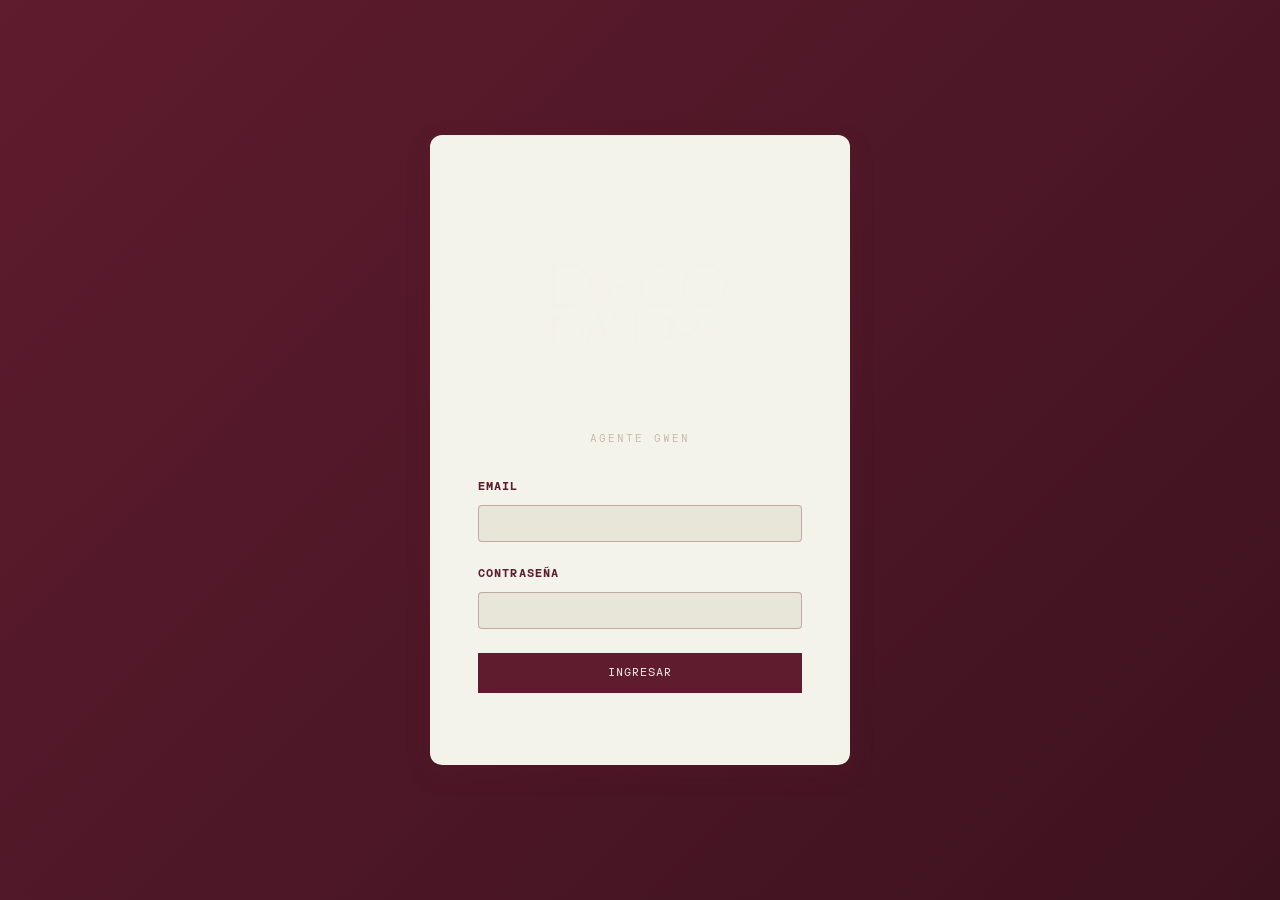
==== public/index.html @ 77132271 "Fix: usar logo crema en sidebar (fondo oscuro)" ====
<!DOCTYPE html>
<html lang="es">
<head>
    <meta charset="UTF-8">
    <meta name="viewport" content="width=device-width, initial-scale=1.0, maximum-scale=1.0, minimum-scale=1.0, user-scalable=no">
    <title>Agente Gwen | Dieco Mancipe</title>
    <link rel="preconnect" href="https://fonts.googleapis.com">
    <link rel="preconnect" href="https://fonts.gstatic.com" crossorigin>
    <link href="https://fonts.googleapis.com/css2?family=Cormorant+Garamond:ital,wght@0,300;0,400;0,500;1,400&family=Space+Mono:wght@300;400;700&display=swap" rel="stylesheet">
    <link rel="stylesheet" href="styles.css">
</head>
<body>
    <!-- Login Screen -->
    <div id="login-screen" class="login-screen">
        <div class="login-container">
            <div class="login-header">
                <img src="img/logo-crema.png" alt="Dieco Mancipe" class="logo-img logo-crema">
                <div class="subtitle">Agente Gwen</div>
            </div>
            <form id="login-form" class="login-form">
                <div class="form-group">
                    <label for="email">Email</label>
                    <input type="email" id="email" required autocomplete="email">
                </div>
                <div class="form-group">
                    <label for="password">Contraseña</label>
                    <input type="password" id="password" required autocomplete="current-password">
                </div>
                <button type="submit" class="btn-primary">Ingresar</button>
                <p id="login-error" class="error-message"></p>
            </form>
        </div>
    </div>

    <!-- Main App -->
    <div id="app" class="app hidden">
        <!-- Botón menú hamburguesa (mobile) -->
        <button class="menu-toggle" id="menu-toggle" aria-label="Menú">☰</button>

        <!-- Overlay para cuando el sidebar está abierto -->
        <div class="sidebar-overlay" id="sidebar-overlay"></div>

        <!-- Sidebar -->
        <aside class="sidebar">
            <div class="sidebar-header">
                <img src="img/logo-crema.png" alt="Dieco Mancipe" class="logo-img">
                <div class="subtitle">Base de datos — Agwen</div>
            </div>

            <nav class="nav-menu">
                <button class="nav-item active" data-section="dashboard">
                    <span class="icon">📊</span> Dashboard
                </button>
                <button class="nav-item" data-section="clientes">
                    <span class="icon">👥</span> Clientes
                </button>
                <button class="nav-item" data-section="ingresos">
                    <span class="icon">💰</span> Registrar Ingreso
                </button>
                <button class="nav-item" data-section="gastos">
                    <span class="icon">💸</span> Registrar Gasto
                </button>
                <button class="nav-item" data-section="gestionar">
                    <span class="icon">🗑️</span> Gestionar Registros
                </button>
                <button class="nav-item" data-section="proyectos">
                    <span class="icon">📁</span> Proyectos
                </button>
                <button class="nav-item" data-section="deudas">
                    <span class="icon">💳</span> Deudas
                </button>
                <button class="nav-item" data-section="sesiones">
                    <span class="icon">📅</span> Sesiones
                </button>
                <button class="nav-item" data-section="resumen">
                    <span class="icon">📋</span> Resumen Mensual
                </button>
                <button class="nav-item" data-section="reportes">
                    <span class="icon">📈</span> Reportes
                </button>
            </nav>

            <div class="sidebar-balance">
                <div class="balance-label">Balance Actual</div>
                <div class="balance-value" id="sidebar-balance">$0</div>
                <div class="balance-detail">
                    <span id="sidebar-ingresos">Ingresos: $0</span><br>
                    <span id="sidebar-gastos">Gastos: $0</span>
                </div>
            </div>

            <div class="sidebar-footer">
                Sistema Financiero Dieco Mancipe<br>
                <span id="current-datetime"></span>
            </div>

            <a href="catalogo.html" target="_blank" class="btn-catalogo">
                <span class="icon">🎨</span> Ver Catálogo Público
            </a>

            <button id="logout-btn" class="btn-logout">Cerrar Sesión</button>
        </aside>

        <!-- Main Content -->
        <main class="main-content">
            <!-- Dashboard Section -->
            <section id="section-dashboard" class="section active">
                <div class="section-header">
                    <div class="section-tag">Vista General</div>
                    <h1>Dashboard Financiero</h1>
                </div>

                <div class="metrics-grid">
                    <div class="metric-card">
                        <div class="metric-label">Total Ingresos</div>
                        <div class="metric-value" id="dash-total-ingresos">$0</div>
                    </div>
                    <div class="metric-card">
                        <div class="metric-label">Total Gastos</div>
                        <div class="metric-value" id="dash-total-gastos">$0</div>
                    </div>
                    <div class="metric-card">
                        <div class="metric-label">Balance</div>
                        <div class="metric-value" id="dash-balance">$0</div>
                        <div class="metric-delta" id="dash-delta"></div>
                    </div>
                </div>

                <div class="content-grid">
                    <div class="card chart-card">
                        <h3>📊 Gastos por Categoría</h3>
                        <div id="gastos-categorias-chart"></div>
                    </div>
                    <div class="card">
                        <h3>Detalle</h3>
                        <table id="gastos-categorias-table" class="data-table"></table>
                    </div>
                </div>

                <div class="card">
                    <h3>📋 Últimos Movimientos</h3>
                    <div class="movimientos-grid">
                        <div class="movimientos-col">
                            <h4>💰 Ingresos Recientes</h4>
                            <div id="ultimos-ingresos"></div>
                        </div>
                        <div class="movimientos-col">
                            <h4>💸 Gastos Recientes</h4>
                            <div id="ultimos-gastos"></div>
                        </div>
                    </div>
                </div>
            </section>

            <!-- Clientes Section -->
            <section id="section-clientes" class="section">
                <div class="section-header">
                    <div class="section-tag">Gestión</div>
                    <h1>Clientes</h1>
                </div>

                <div class="content-grid">
                    <!-- Formulario Nuevo Cliente -->
                    <div class="card">
                        <h3>➕ Nuevo Cliente</h3>
                        <form id="form-cliente" class="form-card">
                            <div class="form-group">
                                <label for="cliente-nombre">Nombre *</label>
                                <input type="text" id="cliente-nombre" required placeholder="Ej: Juan Pérez">
                            </div>
                            <div class="form-group">
                                <label for="cliente-email">Email</label>
                                <input type="email" id="cliente-email" placeholder="juan@email.com">
                            </div>
                            <div class="form-group">
                                <label for="cliente-telefono">Teléfono</label>
                                <input type="tel" id="cliente-telefono" placeholder="+57 300 123 4567">
                            </div>
                            <button type="submit" class="btn-primary">Guardar Cliente</button>
                            <p id="cliente-success" class="success-message"></p>
                        </form>
                    </div>

                    <!-- Lista de Clientes -->
                    <div class="card">
                        <h3>📋 Clientes Registrados</h3>
                        <div id="lista-clientes"></div>
                    </div>
                </div>
            </section>

            <!-- Ingresos Section -->
            <section id="section-ingresos" class="section">
                <div class="section-header">
                    <div class="section-tag">Nuevo Registro</div>
                    <h1>Registrar Ingreso</h1>
                </div>

                <form id="form-ingreso" class="form-card">
                    <div class="form-row">
                        <div class="form-group">
                            <label for="ingreso-cliente">Cliente</label>
                            <select id="ingreso-cliente" required>
                                <option value="">Seleccionar cliente...</option>
                            </select>
                            <button type="button" id="btn-nuevo-cliente-ingreso" class="btn-link">+ Nuevo cliente</button>
                        </div>
                        <div class="form-group" id="nuevo-cliente-ingreso-group" style="display:none;">
                            <label for="nuevo-cliente-ingreso">Nombre del nuevo cliente</label>
                            <input type="text" id="nuevo-cliente-ingreso">
                        </div>
                    </div>

                    <div class="form-row">
                        <div class="form-group">
                            <label for="ingreso-proyecto">Proyecto (opcional)</label>
                            <select id="ingreso-proyecto">
                                <option value="">Sin proyecto específico</option>
                            </select>
                        </div>
                    </div>

                    <div class="form-row">
                        <div class="form-group">
                            <label for="ingreso-monto">Monto (COP)</label>
                            <input type="number" id="ingreso-monto" min="0" step="0.01" required>
                        </div>
                        <div class="form-group">
                            <label for="ingreso-fecha">Fecha</label>
                            <input type="date" id="ingreso-fecha" required>
                        </div>
                    </div>

                    <div class="form-row">
                        <div class="form-group">
                            <label for="ingreso-metodo">Método de pago</label>
                            <select id="ingreso-metodo" required>
                                <option value="Transferencia">Transferencia</option>
                                <option value="Efectivo">Efectivo</option>
                                <option value="Nequi">Nequi</option>
                                <option value="Daviplata">Daviplata</option>
                                <option value="Tarjeta">Tarjeta</option>
                                <option value="Otro">Otro</option>
                            </select>
                        </div>
                        <div class="form-group">
                            <label for="ingreso-referencia">Referencia/Recibo</label>
                            <input type="text" id="ingreso-referencia">
                        </div>
                    </div>

                    <div class="form-group">
                        <label for="ingreso-notas">Notas adicionales</label>
                        <textarea id="ingreso-notas" rows="3"></textarea>
                    </div>

                    <button type="submit" class="btn-primary btn-full">Registrar Ingreso</button>
                    <div id="ingreso-success" class="success-message"></div>
                </form>
            </section>

            <!-- Gastos Section -->
            <section id="section-gastos" class="section">
                <div class="section-header">
                    <div class="section-tag">Nuevo Registro</div>
                    <h1>Registrar Gasto</h1>
                </div>

                <form id="form-gasto" class="form-card">
                    <div class="form-row">
                        <div class="form-group">
                            <label for="gasto-monto">Monto (COP)</label>
                            <input type="number" id="gasto-monto" min="0" step="0.01" required>
                        </div>
                        <div class="form-group">
                            <label for="gasto-fecha">Fecha</label>
                            <input type="date" id="gasto-fecha" required>
                        </div>
                    </div>

                    <div class="form-group">
                        <label for="gasto-descripcion">Descripción del gasto</label>
                        <textarea id="gasto-descripcion" rows="3" required></textarea>
                        <div id="gasto-ia-sugerencia" class="ia-suggestion"></div>
                    </div>

                    <div class="form-row">
                        <div class="form-group">
                            <label for="gasto-categoria">Categoría</label>
                            <select id="gasto-categoria" required>
                                <option value="Equipamiento">Equipamiento</option>
                                <option value="Servicios">Servicios</option>
                                <option value="Impuestos">Impuestos</option>
                                <option value="Comida">Comida</option>
                                <option value="Transporte">Transporte</option>
                                <option value="Ocio">Ocio</option>
                                <option value="Imprevistos">Imprevistos</option>
                                <option value="Salud">Salud</option>
                                <option value="Casa">Casa</option>
                                <option value="Educacion">Educación</option>
                                <option value="Software">Software</option>
                                <option value="Estudio">Estudio</option>
                                <option value="Marketing">Marketing</option>
                                <option value="Viajes">Viajes</option>
                            </select>
                        </div>
                        <div class="form-group">
                            <label for="gasto-proveedor">Proveedor</label>
                            <input type="text" id="gasto-proveedor">
                        </div>
                    </div>

                    <div class="form-row">
                        <div class="form-group">
                            <label for="gasto-metodo">Método de pago</label>
                            <select id="gasto-metodo" required>
                                <option value="Transferencia">Transferencia</option>
                                <option value="Efectivo">Efectivo</option>
                                <option value="Nequi">Nequi</option>
                                <option value="Daviplata">Daviplata</option>
                                <option value="Tarjeta">Tarjeta</option>
                                <option value="Otro">Otro</option>
                            </select>
                        </div>
                        <div class="form-group">
                            <label for="gasto-referencia">Referencia/Recibo</label>
                            <input type="text" id="gasto-referencia">
                        </div>
                    </div>

                    <button type="submit" class="btn-primary btn-full">Registrar Gasto</button>
                    <div id="gasto-success" class="success-message"></div>
                </form>
            </section>

            <!-- Gestionar Section -->
            <section id="section-gestionar" class="section">
                <div class="section-header">
                    <div class="section-tag">Administración</div>
                    <h1>Gestionar Registros</h1>
                </div>

                <div class="tabs">
                    <button class="tab-btn active" data-tab="tab-ingresos">Ingresos</button>
                    <button class="tab-btn" data-tab="tab-gastos">Gastos</button>
                </div>

                <div id="tab-ingresos" class="tab-content active">
                    <h3>💰 Ingresos Registrados</h3>

                    <!-- Filtros y búsqueda -->
                    <div class="filtros-container" style="display:flex;gap:0.75rem;margin-bottom:1rem;flex-wrap:wrap;">
                        <div style="flex:1;min-width:150px;">
                            <input type="text" id="buscador-ingresos" placeholder="🔍 Buscar por cliente o proyecto..."
                                style="width:100%;padding:0.5rem;border:1px solid rgba(94,28,46,0.3);border-radius:4px;font-size:0.85rem;">
                        </div>
                        <div>
                            <select id="orden-ingresos" onchange="cambiarOrdenIngresos(this.value)"
                                style="padding:0.5rem;border:1px solid rgba(94,28,46,0.3);border-radius:4px;font-size:0.85rem;">
                                <option value="reciente">Más reciente primero</option>
                                <option value="antigua">Más antiguo primero</option>
                            </select>
                        </div>
                    </div>

                    <div id="lista-ingresos"></div>
                </div>

                <div id="tab-gastos" class="tab-content">
                    <h3>💸 Gastos Registrados</h3>

                    <!-- Filtros y búsqueda -->
                    <div class="filtros-container" style="display:flex;gap:0.75rem;margin-bottom:1rem;flex-wrap:wrap;">
                        <div style="flex:1;min-width:150px;">
                            <input type="text" id="buscador-gastos" placeholder="🔍 Buscar por descripción o proveedor..."
                                style="width:100%;padding:0.5rem;border:1px solid rgba(94,28,46,0.3);border-radius:4px;font-size:0.85rem;">
                        </div>
                        <div>
                            <select id="orden-gastos" onchange="cambiarOrdenGastos(this.value)"
                                style="padding:0.5rem;border:1px solid rgba(94,28,46,0.3);border-radius:4px;font-size:0.85rem;">
                                <option value="reciente">Más reciente primero</option>
                                <option value="antigua">Más antiguo primero</option>
                            </select>
                        </div>
                    </div>

                    <div id="lista-gastos"></div>
                </div>
            </section>

            <!-- Proyectos Section -->
            <section id="section-proyectos" class="section">
                <div class="section-header">
                    <div class="section-tag">Gestión de Proyectos</div>
                    <h1>Proyectos</h1>
                </div>

                <div class="card">
                    <h3>📋 Estado de Proyectos</h3>
                    <table id="proyectos-table" class="data-table full-width"></table>
                </div>

                <div class="metrics-grid" style="margin-top: 1rem;">
                    <div class="metric-card">
                        <div class="metric-label">Pagados</div>
                        <div class="metric-value" id="proy-pagados">0</div>
                    </div>
                    <div class="metric-card">
                        <div class="metric-label">Parciales</div>
                        <div class="metric-value" id="proy-parciales">0</div>
                    </div>
                    <div class="metric-card">
                        <div class="metric-label">Pendientes</div>
                        <div class="metric-value" id="proy-pendientes">0</div>
                    </div>
                </div>

                <div class="card" style="margin-top: 2rem;">
                    <h3>➕ Nuevo Proyecto</h3>
                    <form id="form-proyecto" class="form-card">
                        <div class="form-row">
                            <div class="form-group">
                                <label for="proyecto-cliente">Cliente</label>
                                <select id="proyecto-cliente" required>
                                    <option value="">Seleccionar cliente...</option>
                                </select>
                            </div>
                        </div>

                        <div class="form-row">
                            <div class="form-group">
                                <label for="proyecto-nombre">Nombre del proyecto</label>
                                <input type="text" id="proyecto-nombre" required>
                            </div>
                        </div>

                        <div class="form-row">
                            <div class="form-group">
                                <label for="proyecto-precio">Precio total (COP)</label>
                                <input type="number" id="proyecto-precio" min="0" step="0.01" required>
                            </div>
                            <div class="form-group">
                                <label for="proyecto-cuota">Valor de cuota (COP, opcional)</label>
                                <input type="number" id="proyecto-cuota" min="0" step="0.01">
                            </div>
                        </div>

                        <div class="form-row">
                            <div class="form-group">
                                <label for="proyecto-estatus">Estatus (opcional)</label>
                                <select id="proyecto-estatus">
                                    <option value="">-- Seleccionar estatus --</option>
                                    <option value="Grabación">Grabación</option>
                                    <option value="Producción">Producción</option>
                                    <option value="Mezcla">Mezcla</option>
                                    <option value="Master">Master</option>
                                    <option value="RELEASE">RELEASE</option>
                                    <option value="custom">-- Estatus personalizado --</option>
                                </select>
                            </div>
                            <div class="form-group" id="proyecto-estatus-custom-group" style="display:none;">
                                <label for="proyecto-estatus-custom">Escribí el estatus</label>
                                <input type="text" id="proyecto-estatus-custom" placeholder="Ej: En revisión">
                            </div>
                        </div>

                        <button type="submit" class="btn-primary btn-full">Crear Proyecto</button>
                        <div id="proyecto-success" class="success-message"></div>
                    </form>
                </div>
            </section>

            <!-- Deudas Section -->
            <section id="section-deudas" class="section">
                <div class="section-header">
                    <div class="section-tag">Gestión de Deudas</div>
                    <h1>Deudas</h1>
                </div>

                <div id="lista-deudas"></div>

                <div class="card" style="margin-top: 2rem;">
                    <h3>➕ Nueva Deuda</h3>
                    <form id="form-deuda" class="form-card">
                        <div class="form-row">
                            <div class="form-group">
                                <label for="deuda-persona">Persona/Entidad</label>
                                <input type="text" id="deuda-persona" required>
                            </div>
                            <div class="form-group">
                                <label for="deuda-monto">Monto total (COP)</label>
                                <input type="number" id="deuda-monto" min="0" step="0.01" required>
                            </div>
                        </div>

                        <div class="form-group">
                            <label for="deuda-descripcion">Descripción</label>
                            <textarea id="deuda-descripcion" rows="3"></textarea>
                        </div>

                        <div class="form-group">
                            <label for="deuda-vencimiento">Fecha de vencimiento (opcional)</label>
                            <input type="date" id="deuda-vencimiento">
                        </div>

                        <button type="submit" class="btn-primary btn-full">Crear Deuda</button>
                        <div id="deuda-success" class="success-message"></div>
                    </form>
                </div>
            </section>

            <!-- Sesiones Section -->
            <section id="section-sesiones" class="section">
                <div class="section-header">
                    <div class="section-tag">Control de Sesiones</div>
                    <h1>Sesiones</h1>
                </div>

                <div class="card">
                    <h3>📋 Sesiones Recientes</h3>

                    <!-- Filtros y búsqueda -->
                    <div class="filtros-container" style="display:flex;gap:0.75rem;margin-bottom:1rem;flex-wrap:wrap;">
                        <div style="flex:1;min-width:150px;">
                            <input type="text" id="buscador-sesiones" placeholder="🔍 Buscar por cliente..."
                                style="width:100%;padding:0.5rem;border:1px solid rgba(94,28,46,0.3);border-radius:4px;font-size:0.85rem;">
                        </div>
                        <div>
                            <select id="orden-sesiones" onchange="cambiarOrdenSesiones(this.value)"
                                style="padding:0.5rem;border:1px solid rgba(94,28,46,0.3);border-radius:4px;font-size:0.85rem;">
                                <option value="reciente">Más reciente primero</option>
                                <option value="antigua">Más antiguo primero</option>
                            </select>
                        </div>
                    </div>

                    <table id="sesiones-table" class="data-table full-width"></table>
                </div>

                <div class="card" style="margin-top: 2rem;">
                    <h3>➕ Nueva Sesión</h3>
                    <form id="form-sesion" class="form-card">
                        <div class="form-row">
                            <div class="form-group">
                                <label for="sesion-cliente">Cliente</label>
                                <select id="sesion-cliente" required>
                                    <option value="">Seleccionar cliente...</option>
                                </select>
                            </div>
                        </div>

                        <div class="form-row">
                            <div class="form-group">
                                <label for="sesion-proyecto">Proyecto (opcional)</label>
                                <select id="sesion-proyecto">
                                    <option value="">Sin proyecto específico</option>
                                </select>
                            </div>
                            <div class="form-group">
                                <label for="sesion-fecha">Fecha</label>
                                <input type="date" id="sesion-fecha" required>
                            </div>
                        </div>

                        <div class="form-group">
                            <label for="sesion-objetivo">Objetivo de la sesión</label>
                            <textarea id="sesion-objetivo" rows="3"></textarea>
                        </div>

                        <div class="form-group">
                            <label for="sesion-estado">Estado</label>
                            <select id="sesion-estado" required>
                                <option value="Programada">Programada</option>
                                <option value="Completada">Completada</option>
                                <option value="Cancelada">Cancelada</option>
                            </select>
                        </div>

                        <div class="form-group">
                            <label for="sesion-comentarios">Comentarios</label>
                            <textarea id="sesion-comentarios" rows="2"></textarea>
                        </div>

                        <button type="submit" class="btn-primary btn-full">Crear Sesión</button>
                        <div id="sesion-success" class="success-message"></div>
                    </form>
                </div>
            </section>

            <!-- Resumen Mensual Section -->
            <section id="section-resumen" class="section">
                <div class="section-header">
                    <div class="section-tag">Análisis Mensual</div>
                    <h1>Resumen Mensual</h1>
                </div>

                <!-- Navegación entre meses -->
                <div class="card" style="margin-bottom: 1.5rem;">
                    <div style="display:flex;justify-content:space-between;align-items:center;gap:1rem;flex-wrap:wrap;">
                        <button onclick="cambiarMes(-1)" class="btn-secondary" style="padding:0.5rem 1rem;">◄ Anterior</button>
                        <h2 id="resumen-mes-titulo" style="font-family:'Cormorant Garamond',serif;font-size:1.5rem;margin:0;"></h2>
                        <button onclick="cambiarMes(1)" class="btn-secondary" style="padding:0.5rem 1rem;">Siguiente ►</button>
                    </div>
                </div>

                <!-- Cards de totales -->
                <div class="metrics-grid">
                    <div class="metric-card">
                        <div class="metric-label">Ingresos del Mes</div>
                        <div class="metric-value" id="resumen-ingresos" style="color:var(--color-primary)">$0</div>
                    </div>
                    <div class="metric-card">
                        <div class="metric-label">Gastos del Mes</div>
                        <div class="metric-value" id="resumen-gastos" style="color:var(--color-taupe)">$0</div>
                    </div>
                    <div class="metric-card">
                        <div class="metric-label">Balance</div>
                        <div class="metric-value" id="resumen-balance">$0</div>
                    </div>
                </div>

                <!-- Detalle de ingresos -->
                <div class="card" style="margin-top: 1.5rem;">
                    <h3>💰 Ingresos del Mes</h3>
                    <div id="resumen-ingresos-lista"></div>
                </div>

                <!-- Detalle de gastos -->
                <div class="card" style="margin-top: 1.5rem;">
                    <h3>💸 Gastos del Mes</h3>
                    <div id="resumen-gastos-lista"></div>
                </div>
            </section>

            <!-- Reportes Section -->
            <section id="section-reportes" class="section">
                <div class="section-header">
                    <div class="section-tag">Análisis y Reportes</div>
                    <h1>Reportes</h1>
                </div>

                <div class="card">
                    <h3>💰 Balance por Proyecto</h3>
                    <table id="reporte-proyectos-table" class="data-table full-width"></table>
                </div>

                <div class="card" style="margin-top: 2rem;">
                    <h3>📊 Flujo de Caja Mensual</h3>
                    <div id="flujo-caja-chart"></div>
                    <details style="margin-top: 1rem;">
                        <summary>Ver datos detallados</summary>
                        <table id="flujo-caja-table" class="data-table full-width"></table>
                    </details>
                </div>
            </section>
        </main>
    </div>

    <!-- Modal Nuevo Cliente -->
    <div id="modal-cliente" class="modal hidden">
        <div class="modal-content">
            <h3>Nuevo Cliente</h3>
            <div class="form-group">
                <label for="modal-cliente-nombre">Nombre</label>
                <input type="text" id="modal-cliente-nombre" required>
            </div>
            <div class="form-actions">
                <button type="button" id="modal-cliente-cancel" class="btn-secondary">Cancelar</button>
                <button type="button" id="modal-cliente-save" class="btn-primary">Guardar</button>
            </div>
        </div>
    </div>

    <script src="pdf-generator.js?v=20260506"></script>
    <script type="module" src="app.js?v=20260506"></script>
</body>
</html>
---- public/styles.css ----
/* Agente Gwen - Identidad Visual Dieco Mancipe */

/* ===== FUENTES OFICIALES ===== */
@font-face {
    font-family: 'GT Alpina Fine';
    src: url('fonts/GT-Alpina-Fine-Standard-Regular-Trial.otf') format('opentype');
    font-weight: 400;
    font-style: normal;
    font-display: swap;
}

@font-face {
    font-family: 'GT Alpina Fine';
    src: url('fonts/GT-Alpina-Fine-Standard-Bold-Trial.otf') format('opentype');
    font-weight: 700;
    font-style: normal;
    font-display: swap;
}

@font-face {
    font-family: 'Ufficio Mono';
    src: url('fonts/UfficioMono-300.otf') format('opentype');
    font-weight: 300;
    font-style: normal;
    font-display: swap;
}

@font-face {
    font-family: 'Ufficio Mono';
    src: url('fonts/UfficioMono-400.otf') format('opentype');
    font-weight: 400;
    font-style: normal;
    font-display: swap;
}

@font-face {
    font-family: 'Ufficio Mono';
    src: url('fonts/UfficioMono-500.otf') format('opentype');
    font-weight: 500;
    font-style: normal;
    font-display: swap;
}

@font-face {
    font-family: 'Ufficio Mono';
    src: url('fonts/UfficioMono-600.otf') format('opentype');
    font-weight: 600;
    font-style: normal;
    font-display: swap;
}

@font-face {
    font-family: 'Ufficio Mono';
    src: url('fonts/UfficioMono-700.otf') format('opentype');
    font-weight: 700;
    font-style: normal;
    font-display: swap;
}

:root {
    --color-primary: #5e1c2e;      /* Burgundy */
    --color-cream: #f4f3e9;        /* Cream background */
    --color-taupe: #c5b8aa;        /* Taupe accent */
    --color-yellow: #f9f7dc;       /* Yellow sections */
    --color-cream-dark: #e8e6d9;   /* Cream más oscuro */
    --color-cream-darker: #d4d0c5;

    --font-titles: 'GT Alpina Fine', 'Cormorant Garamond', Georgia, serif;
    --font-body: 'Ufficio Mono', 'Space Mono', monospace;

    --shadow-sm: 0 1px 3px rgba(94, 28, 46, 0.1);
    --shadow-md: 0 4px 12px rgba(94, 28, 46, 0.15);
    --shadow-lg: 0 8px 24px rgba(94, 28, 46, 0.2);

    --radius-sm: 4px;
    --radius-md: 8px;
    --radius-lg: 12px;
}

/* ===== RESET & BASE ===== */
* {
    margin: 0;
    padding: 0;
    box-sizing: border-box;
}

body {
    font-family: var(--font-body);
    background-color: var(--color-cream);
    color: var(--color-primary);
    line-height: 1.6;
    min-height: 100vh;
}

.hidden {
    display: none !important;
}

/* ===== LOGIN SCREEN ===== */
.login-screen {
    display: flex;
    align-items: center;
    justify-content: center;
    min-height: 100vh;
    background: linear-gradient(135deg, var(--color-primary) 0%, #3d121f 100%);
}

.login-container {
    background: var(--color-cream);
    padding: 3rem;
    border-radius: var(--radius-lg);
    box-shadow: var(--shadow-lg);
    width: 100%;
    max-width: 420px;
}

.login-header {
    text-align: center;
    margin-bottom: 2rem;
}

.logo {
    font-family: var(--font-titles);
    font-size: 2rem;
    font-style: italic;
    color: var(--color-primary);
}

.logo .light {
    font-weight: 300;
}

/* Logo imagen oficial */
.logo-img {
    max-width: 280px;
    height: auto;
    display: block;
    margin: 0 auto;
}

.logo-crema {
    max-width: 240px;
}

.subtitle {
    font-size: 0.65rem;
    letter-spacing: 0.2em;
    text-transform: uppercase;
    color: var(--color-taupe);
    margin-top: 0.5rem;
}

.login-form {
    display: flex;
    flex-direction: column;
    gap: 1.5rem;
}

.form-group {
    display: flex;
    flex-direction: column;
    gap: 0.5rem;
}

.form-group label {
    font-size: 0.7rem;
    letter-spacing: 0.1em;
    text-transform: uppercase;
    color: var(--color-primary);
    font-weight: 700;
}

.form-group input,
.form-group select,
.form-group textarea {
    font-family: var(--font-body);
    padding: 0.75rem 1rem;
    border: 1px solid rgba(94, 28, 46, 0.3);
    border-radius: var(--radius-sm);
    background-color: var(--color-cream-dark);
    color: var(--color-primary);
    font-size: 0.9rem;
    transition: all 0.2s;
}

.form-group input:focus,
.form-group select:focus,
.form-group textarea:focus {
    outline: none;
    border-color: var(--color-primary);
    background-color: rgba(232, 230, 217, 0.8);
}

.form-group textarea {
    resize: vertical;
    min-height: 80px;
}

.btn-primary {
    font-family: var(--font-body);
    font-size: 0.75rem;
    letter-spacing: 0.1em;
    text-transform: uppercase;
    padding: 0.875rem 2rem;
    border: 1px solid var(--color-primary);
    border-radius: 0;
    background-color: var(--color-primary);
    color: var(--color-cream);
    cursor: pointer;
    transition: all 0.3s;
}

.btn-primary:hover {
    background-color: transparent;
    color: var(--color-primary);
}

.btn-primary.btn-full {
    width: 100%;
}

.btn-secondary {
    font-family: var(--font-body);
    font-size: 0.75rem;
    letter-spacing: 0.1em;
    text-transform: uppercase;
    padding: 0.75rem 1.5rem;
    border: 1px solid var(--color-taupe);
    border-radius: 0;
    background-color: transparent;
    color: var(--color-primary);
    cursor: pointer;
    transition: all 0.3s;
}

.btn-secondary:hover {
    border-color: var(--color-primary);
}

.btn-link {
    font-family: var(--font-body);
    font-size: 0.65rem;
    color: var(--color-taupe);
    background: none;
    border: none;
    cursor: pointer;
    text-decoration: underline;
    padding: 0.25rem 0;
}

.btn-link:hover {
    color: var(--color-primary);
}

.error-message {
    color: #c41e3a;
    font-size: 0.75rem;
    text-align: center;
}

.success-message {
    color: #2d6a4f;
    font-size: 0.75rem;
    text-align: center;
    padding: 0.5rem;
    background: rgba(45, 106, 79, 0.1);
    border-radius: var(--radius-sm);
}

/* ===== APP LAYOUT ===== */
.app {
    display: flex;
    min-height: 100vh;
}

/* ===== SIDEBAR ===== */
.sidebar {
    width: 280px;
    background: var(--color-primary);
    color: var(--color-cream);
    display: flex;
    flex-direction: column;
    padding: 1.5rem;
    position: fixed;
    height: 100vh;
    overflow-y: auto;
}

.sidebar-header {
    text-align: center;
    margin-bottom: 2rem;
}

.sidebar-header .logo-img {
    max-width: 200px;
    height: auto;
    margin: 0 auto 0.75rem;
}

.sidebar-header .logo {
    color: var(--color-cream);
}

.sidebar-header .subtitle {
    color: var(--color-taupe);
    opacity: 0.8;
}

.nav-menu {
    display: flex;
    flex-direction: column;
    gap: 0.25rem;
    margin-bottom: auto;
}

.nav-item {
    font-family: var(--font-body);
    font-size: 0.75rem;
    letter-spacing: 0.05em;
    padding: 0.875rem 1rem;
    border: none;
    background: transparent;
    color: var(--color-cream);
    text-align: left;
    cursor: pointer;
    border-radius: var(--radius-sm);
    transition: all 0.2s;
    display: flex;
    align-items: center;
    gap: 0.75rem;
}

.nav-item:hover {
    background: rgba(255, 255, 255, 0.1);
}

.nav-item.active {
    background: rgba(255, 255, 255, 0.15);
    color: var(--color-yellow);
}

.nav-item .icon {
    font-size: 1rem;
}

.sidebar-balance {
    background: rgba(255, 255, 255, 0.1);
    padding: 1rem;
    border-radius: var(--radius-md);
    margin-bottom: 1rem;
}

.balance-label {
    font-size: 0.65rem;
    letter-spacing: 0.15em;
    text-transform: uppercase;
    opacity: 0.8;
    margin-bottom: 0.5rem;
}

.balance-value {
    font-family: var(--font-titles);
    font-size: 1.8rem;
    font-style: italic;
    color: var(--color-yellow);
}

.balance-detail {
    font-size: 0.7rem;
    opacity: 0.6;
    margin-top: 0.5rem;
    line-height: 1.4;
}

.sidebar-footer {
    font-size: 0.65rem;
    opacity: 0.5;
    text-align: center;
    padding: 1rem 0;
    border-top: 1px solid rgba(255, 255, 255, 0.1);
}

.btn-logout {
    font-family: var(--font-body);
    font-size: 0.65rem;
    letter-spacing: 0.1em;
    text-transform: uppercase;
    padding: 0.75rem;
    border: 1px solid rgba(255, 255, 255, 0.3);
    background: transparent;
    color: var(--color-cream);
    cursor: pointer;
    border-radius: var(--radius-sm);
    transition: all 0.2s;
    margin-top: 0.5rem;
}

.btn-logout:hover {
    border-color: var(--color-yellow);
    color: var(--color-yellow);
}

.btn-catalogo {
    display: block;
    font-family: var(--font-body);
    font-size: 0.65rem;
    letter-spacing: 0.1em;
    text-transform: uppercase;
    padding: 0.75rem;
    border: 1px solid rgba(255, 255, 255, 0.3);
    background: rgba(249, 247, 220, 0.1);
    color: var(--color-cream);
    text-decoration: none;
    text-align: center;
    border-radius: var(--radius-sm);
    transition: all 0.2s;
    margin-top: 0.5rem;
}

.btn-catalogo:hover {
    border-color: var(--color-yellow);
    background: rgba(249, 247, 220, 0.2);
    color: var(--color-yellow);
}

/* ===== MAIN CONTENT ===== */
.main-content {
    flex: 1;
    margin-left: 280px;
    padding: 2rem 3rem;
    min-height: 100vh;
}

.section {
    display: none;
}

.section.active {
    display: block;
}

.section-header {
    text-align: center;
    margin-bottom: 2rem;
}

.section-tag {
    font-size: 0.7rem;
    letter-spacing: 0.3em;
    text-transform: uppercase;
    opacity: 0.6;
    margin-bottom: 0.5rem;
}

.section-header h1 {
    font-family: var(--font-titles);
    font-size: 2.5rem;
    font-style: italic;
    font-weight: 400;
}

/* ===== CARDS ===== */
.card {
    background: rgba(249, 247, 220, 0.3);
    border: 1px solid rgba(94, 28, 46, 0.1);
    border-radius: var(--radius-md);
    padding: 1.5rem;
    margin-bottom: 1.5rem;
}

.card h3 {
    font-family: var(--font-titles);
    font-size: 1.5rem;
    margin-bottom: 1rem;
}

.form-card {
    background: rgba(249, 247, 220, 0.2);
    border: 1px solid rgba(94, 28, 46, 0.15);
    border-radius: var(--radius-md);
    padding: 2rem;
}

/* ===== METRICS ===== */
.metrics-grid {
    display: grid;
    grid-template-columns: repeat(3, 1fr);
    gap: 1.5rem;
    margin-bottom: 2rem;
}

.metric-card {
    background: rgba(94, 28, 46, 0.05);
    padding: 1.5rem;
    border-radius: var(--radius-md);
    border: 1px solid rgba(94, 28, 46, 0.1);
}

.metric-label {
    font-size: 0.7rem;
    letter-spacing: 0.1em;
    text-transform: uppercase;
    margin-bottom: 0.5rem;
}

.metric-value {
    font-family: var(--font-titles);
    font-size: 2rem;
    font-style: italic;
}

.metric-delta {
    font-size: 0.75rem;
    margin-top: 0.5rem;
}

.metric-delta.positive {
    color: #2d6a4f;
}

.metric-delta.negative {
    color: #c41e3a;
}

/* ===== CONTENT GRID ===== */
.content-grid {
    display: grid;
    grid-template-columns: 2fr 1fr;
    gap: 1.5rem;
    margin-bottom: 2rem;
}

.chart-card {
    min-height: 300px;
}

/* ===== TABLES ===== */
.data-table {
    width: 100%;
    border-collapse: collapse;
    font-size: 0.85rem;
}

.data-table.full-width {
    width: 100%;
}

.data-table th {
    font-family: var(--font-body);
    font-size: 0.65rem;
    letter-spacing: 0.1em;
    text-transform: uppercase;
    text-align: left;
    padding: 0.875rem 1rem;
    background: rgba(94, 28, 46, 0.08);
    border-bottom: 2px solid rgba(94, 28, 46, 0.2);
}

.data-table td {
    padding: 0.75rem 1rem;
    border-bottom: 1px solid rgba(94, 28, 46, 0.08);
}

.data-table tbody tr:hover {
    background: rgba(249, 247, 220, 0.5);
}

.data-table .text-right {
    text-align: right;
}

.data-table .text-center {
    text-align: center;
}

/* ===== MOVIMIENTOS ===== */
.movimientos-grid {
    display: grid;
    grid-template-columns: 1fr 1fr;
    gap: 2rem;
}

.movimientos-col h4 {
    font-family: var(--font-titles);
    font-size: 1.2rem;
    margin-bottom: 1rem;
}

.movimiento-item {
    padding: 0.75rem 0;
    border-bottom: 1px solid rgba(94, 28, 46, 0.1);
}

.movimiento-item:last-child {
    border-bottom: none;
}

.movimiento-header {
    font-weight: 700;
    margin-bottom: 0.25rem;
}

.movimiento-detail {
    font-size: 0.75rem;
    opacity: 0.7;
}

/* ===== FORMS ===== */
.form-row {
    display: grid;
    grid-template-columns: 1fr 1fr;
    gap: 1.5rem;
    margin-bottom: 1rem;
}

.form-row .form-group {
    margin-bottom: 0;
}

/* ===== TABS ===== */
.tabs {
    display: flex;
    gap: 0.5rem;
    margin-bottom: 1.5rem;
    border-bottom: 1px solid rgba(94, 28, 46, 0.15);
    padding-bottom: 0.5rem;
}

.tab-btn {
    font-family: var(--font-body);
    font-size: 0.75rem;
    letter-spacing: 0.05em;
    padding: 0.75rem 1.5rem;
    border: none;
    background: transparent;
    cursor: pointer;
    border-radius: var(--radius-sm) var(--radius-sm) 0 0;
    transition: all 0.2s;
}

.tab-btn:hover {
    background: rgba(94, 28, 46, 0.05);
}

.tab-btn.active {
    background: rgba(94, 28, 46, 0.1);
    color: var(--color-primary);
    font-weight: 700;
}

.tab-content {
    display: none;
}

.tab-content.active {
    display: block;
}

/* ===== DEUDAS ===== */
.deuda-item {
    background: rgba(249, 247, 220, 0.3);
    border: 1px solid rgba(94, 28, 46, 0.1);
    border-radius: var(--radius-md);
    padding: 1.5rem;
    margin-bottom: 1rem;
}

.deuda-header {
    display: flex;
    justify-content: space-between;
    align-items: center;
    margin-bottom: 1rem;
}

.deuda-header h4 {
    font-family: var(--font-titles);
    font-size: 1.3rem;
}

.deuda-badge {
    font-size: 0.65rem;
    letter-spacing: 0.1em;
    text-transform: uppercase;
    padding: 0.25rem 0.75rem;
    border-radius: 99px;
    background: rgba(94, 28, 46, 0.1);
}

.deuda-badge.pagada {
    background: #2d6a4f;
    color: white;
}

.deuda-badge.pendiente {
    background: #d97706;
    color: white;
}

.deuda-details {
    display: grid;
    grid-template-columns: repeat(3, 1fr);
    gap: 1rem;
    margin-bottom: 1rem;
}

.deuda-detail {
    font-size: 0.75rem;
}

.deuda-detail-label {
    font-size: 0.6rem;
    letter-spacing: 0.1em;
    text-transform: uppercase;
    opacity: 0.6;
    margin-bottom: 0.25rem;
}

.deuda-detail-value {
    font-family: var(--font-titles);
    font-size: 1.2rem;
    font-style: italic;
}

.deuda-pagos {
    background: rgba(94, 28, 46, 0.03);
    padding: 1rem;
    border-radius: var(--radius-sm);
    margin-top: 1rem;
}

.deuda-pagos h5 {
    font-size: 0.7rem;
    letter-spacing: 0.1em;
    text-transform: uppercase;
    margin-bottom: 0.75rem;
}

/* ===== MODAL ===== */
.modal {
    position: fixed;
    top: 0;
    left: 0;
    width: 100%;
    height: 100%;
    background: rgba(0, 0, 0, 0.5);
    display: flex;
    align-items: center;
    justify-content: center;
    z-index: 1000;
}

.modal-content {
    background: var(--color-cream);
    padding: 2rem;
    border-radius: var(--radius-lg);
    box-shadow: var(--shadow-lg);
    width: 100%;
    max-width: 400px;
}

.modal-content h3 {
    font-family: var(--font-titles);
    font-size: 1.5rem;
    margin-bottom: 1.5rem;
}

.form-actions {
    display: flex;
    gap: 1rem;
    margin-top: 1.5rem;
}

.form-actions .btn-primary,
.form-actions .btn-secondary {
    flex: 1;
}

/* ===== IA SUGGESTION ===== */
.ia-suggestion {
    font-size: 0.7rem;
    padding: 0.5rem 0.75rem;
    background: rgba(94, 28, 46, 0.05);
    border-left: 2px solid var(--color-taupe);
    margin-top: 0.5rem;
    border-radius: 0 var(--radius-sm) var(--radius-sm) 0;
}

/* ===== RESPONSIVE ===== */

/* Tablet y desktop pequeño */
@media (max-width: 1024px) {
    .main-content {
        margin-left: 0;
        padding: 1.5rem;
    }

    .sidebar {
        width: 100%;
        height: auto;
        position: relative;
        padding: 1rem;
    }

    .nav-menu {
        flex-direction: row;
        flex-wrap: wrap;
        justify-content: center;
    }

    .nav-item {
        font-size: 0.7rem;
        padding: 0.5rem 0.75rem;
    }

    .sidebar-balance,
    .sidebar-footer {
        display: none;
    }

    .btn-logout {
        display: block;
        margin: 1rem auto;
        width: 100%;
        max-width: 200px;
    }

    .metrics-grid {
        grid-template-columns: 1fr;
    }

    .content-grid,
    .movimientos-grid,
    .form-row,
    .deuda-details {
        grid-template-columns: 1fr;
    }
}

/* Mobile - optimización completa */
@media (max-width: 768px) {
    /* Login */
    .login-container {
        padding: 2rem 1.5rem;
        width: 95%;
    }

    /* Botón hamburguesa para mobile */
    .menu-toggle {
        display: block;
        position: fixed;
        top: 10px;
        right: 10px;
        z-index: 101;
        background: var(--color-primary);
        color: var(--color-cream);
        border: none;
        padding: 0.6rem 0.8rem;
        border-radius: var(--radius-sm);
        cursor: pointer;
        font-size: 1.2rem;
    }

    /* Sidebar en mobile - DESPLEGABLE */
    .sidebar {
        position: fixed;
        top: 0;
        left: -100%;
        width: 80%;
        max-width: 280px;
        height: 100vh;
        overflow-y: auto;
        -webkit-overflow-scrolling: touch;
        padding: 1rem;
        z-index: 100;
        transition: left 0.3s ease;
        box-shadow: 2px 0 10px rgba(0,0,0,0.3);
    }

    .sidebar.active {
        left: 0;
    }

    .sidebar-header {
        margin-bottom: 1rem;
        text-align: center;
        padding-bottom: 1rem;
        border-bottom: 1px solid rgba(255,255,255,0.1);
    }

    .sidebar-header .logo {
        font-size: 1.5rem;
    }

    .sidebar-header .subtitle {
        font-size: 0.5rem;
    }

    .nav-menu {
        flex-direction: column;
        gap: 0.25rem;
        margin-bottom: 1rem;
    }

    .nav-item {
        font-size: 0.7rem;
        padding: 0.75rem 1rem;
        flex-direction: row;
        align-items: center;
        text-align: left;
        gap: 0.75rem;
    }

    .nav-item .icon {
        font-size: 1rem;
    }

    /* Botón cerrar sesión en mobile */
    .btn-logout {
        display: block;
        margin: 0.5rem auto;
        width: 90%;
        max-width: 200px;
        font-size: 0.6rem;
        padding: 0.6rem;
    }

    .btn-catalogo {
        display: block;
        margin: 0.5rem auto;
        width: 90%;
        max-width: 200px;
        font-size: 0.6rem;
        padding: 0.6rem;
    }

    .sidebar-balance {
        display: block;
        margin-bottom: 1rem;
    }

    .sidebar-footer {
        display: block;
    }

    /* Overlay cuando el sidebar está abierto */
    .sidebar-overlay {
        display: none;
        position: fixed;
        top: 0;
        left: 0;
        width: 100%;
        height: 100%;
        background: rgba(0,0,0,0.5);
        z-index: 99;
    }

    .sidebar-overlay.active {
        display: block;
    }

    /* Main content - sin padding top porque el sidebar ya no está fijo arriba */
    .main-content {
        margin-left: 0;
        padding: 1rem;
        padding-top: 0.5rem;
    }

    /* Títulos de sección - tamaño controlado */
    .section-header h1 {
        font-size: 1.6rem;
    }

    .section-tag {
        font-size: 0.55rem;
    }

    /* Cards - tamaño consistente */
    .card,
    .form-card {
        padding: 1rem;
        margin-bottom: 1rem;
    }

    .card h3 {
        font-size: 1.1rem;
        margin-bottom: 0.75rem;
    }

    /* Métricas - tamaño consistente */
    .metrics-grid {
        grid-template-columns: 1fr;
        gap: 0.75rem;
        margin-bottom: 1rem;
    }

    .metric-card {
        padding: 0.75rem;
    }

    .metric-label {
        font-size: 0.55rem;
    }

    .metric-value {
        font-size: 1.3rem;
    }

    /* Tablas */
    .data-table {
        font-size: 0.65rem;
    }

    .data-table th,
    .data-table td {
        padding: 0.4rem 0.5rem;
    }

    /* Forms */
    .form-group label {
        font-size: 0.6rem;
    }

    .form-group input,
    .form-group select,
    .form-group textarea {
        font-size: 0.75rem;
        padding: 0.5rem 0.65rem;
    }

    /* Botones */
    .btn-primary,
    .btn-secondary {
        font-size: 0.6rem;
        padding: 0.6rem 0.85rem;
    }

    /* Tabs */
    .tabs {
        gap: 0.25rem;
    }

    .tab-btn {
        font-size: 0.55rem;
        padding: 0.5rem 0.75rem;
    }

    /* Deudas */
    .deuda-item {
        padding: 0.75rem;
        margin-bottom: 0.75rem;
    }

    .deuda-header h4 {
        font-size: 1rem;
    }

    .deuda-badge {
        font-size: 0.55rem;
        padding: 0.2rem 0.5rem;
    }

    .deuda-details {
        gap: 0.5rem;
    }

    .deuda-detail-label {
        font-size: 0.5rem;
    }

    .deuda-detail-value {
        font-size: 1rem;
    }

    /* Clientes */
    .cliente-item {
        padding: 0.75rem;
    }

    .cliente-codigo {
        font-size: 0.8rem;
    }

    .cliente-header h4 {
        font-size: 1.1rem;
    }

    .cliente-detalles {
        font-size: 0.7rem;
        gap: 0.4rem;
    }

    /* Movimientos */
    .movimiento-item {
        padding: 0.5rem 0;
    }

    .movimiento-header {
        font-size: 0.85rem;
    }

    .movimiento-detail {
        font-size: 0.65rem;
    }
}

    .section-header h1 {
        font-size: 1.8rem;
    }

    .section-tag {
        font-size: 0.6rem;
    }

    /* Cards */
    .card,
    .form-card {
        padding: 1.25rem;
    }

    .card h3 {
        font-size: 1.2rem;
    }

    /* Metrics */
    .metric-card {
        padding: 1rem;
    }

    .metric-value {
        font-size: 1.5rem;
    }

    /* Tablas - scroll horizontal */
    .data-table {
        font-size: 0.75rem;
        display: block;
        overflow-x: auto;
        -webkit-overflow-scrolling: touch;
    }

    .data-table th,
    .data-table td {
        padding: 0.5rem 0.75rem;
        white-space: nowrap;
    }

    /* Forms */
    .form-row {
        grid-template-columns: 1fr;
        gap: 1rem;
    }

    .form-group input,
    .form-group select,
    .form-group textarea {
        font-size: 0.85rem;
        padding: 0.6rem 0.75rem;
    }

    .btn-primary,
    .btn-secondary {
        font-size: 0.7rem;
        padding: 0.75rem 1rem;
    }

    /* Tabs */
    .tabs {
        overflow-x: auto;
        -webkit-overflow-scrolling: touch;
        flex-wrap: nowrap;
    }

    .tab-btn {
        font-size: 0.65rem;
        padding: 0.6rem 1rem;
        white-space: nowrap;
    }

    /* Deudas */
    .deuda-item {
        padding: 1rem;
    }

    .deuda-header {
        flex-direction: column;
        align-items: flex-start;
        gap: 0.5rem;
    }

    .deuda-header h4 {
        font-size: 1.1rem;
    }

    .deuda-details {
        grid-template-columns: 1fr;
        gap: 0.75rem;
    }

    /* Clientes */
    .cliente-header {
        flex-direction: column;
        align-items: flex-start;
    }

    .cliente-codigo {
        font-size: 0.9rem;
        padding: 0.2rem 0.5rem;
    }

    .cliente-detalles {
        flex-direction: column;
        gap: 0.5rem;
        font-size: 0.8rem;
    }

    .cliente-actions {
        flex-direction: column;
    }

    /* Botones de acción */
    .btn-secondary,
    .btn-delete {
        font-size: 0.6rem;
        padding: 0.5rem 0.75rem;
    }

    /* Modal */
    .modal-content {
        padding: 1.5rem;
        max-width: 95%;
    }

    .form-actions {
        flex-direction: column;
    }

    /* Movimientos */
    .movimientos-grid {
        gap: 1.5rem;
    }

    /* Progress bar */
    .progress-bar {
        height: 8px;
    }
}

/* Mobile pequeño (iPhone SE, etc) */
@media (max-width: 375px) {
    .login-container {
        padding: 1.5rem 1rem;
    }

    .logo {
        font-size: 1.3rem;
    }

    .section-header h1 {
        font-size: 1.5rem;
    }

    .nav-item {
        font-size: 0.6rem;
        padding: 0.5rem;
    }

    .metric-value {
        font-size: 1.3rem;
    }

    .card,
    .form-card {
        padding: 1rem;
    }
}

/* ===== ANIMATIONS ===== */
@keyframes fadeIn {
    from { opacity: 0; transform: translateY(10px); }
    to { opacity: 1; transform: translateY(0); }
}

.section.active {
    animation: fadeIn 0.3s ease-out;
}

.metric-card,
.card {
    animation: fadeIn 0.4s ease-out;
}

/* ===== PROGRESS BAR ===== */
.progress-bar {
    height: 6px;
    background: rgba(94, 28, 46, 0.1);
    border-radius: 3px;
    overflow: hidden;
    margin-top: 0.5rem;
}

.progress-fill {
    height: 100%;
    background: var(--color-primary);
    transition: width 0.3s;
}

/* ===== CLIENTES ===== */
.cliente-item {
    background: rgba(249, 247, 220, 0.3);
    border: 1px solid rgba(94, 28, 46, 0.1);
    border-radius: var(--radius-md);
    padding: 1.5rem;
    margin-bottom: 1rem;
}

.cliente-header {
    display: flex;
    align-items: center;
    gap: 1rem;
    margin-bottom: 0.75rem;
}

.cliente-codigo {
    font-family: var(--font-titles);
    font-size: 1.1rem;
    font-weight: 700;
    color: var(--color-primary);
    background: rgba(94, 28, 46, 0.1);
    padding: 0.25rem 0.75rem;
    border-radius: var(--radius-sm);
    min-width: 80px;
    text-align: center;
}

.cliente-header h4 {
    font-family: var(--font-titles);
    font-size: 1.4rem;
    flex: 1;
}

.cliente-detalles {
    display: flex;
    gap: 1.5rem;
    font-size: 0.9rem;
    opacity: 0.8;
    margin-bottom: 1rem;
}

.cliente-actions {
    display: flex;
    gap: 0.5rem;
}
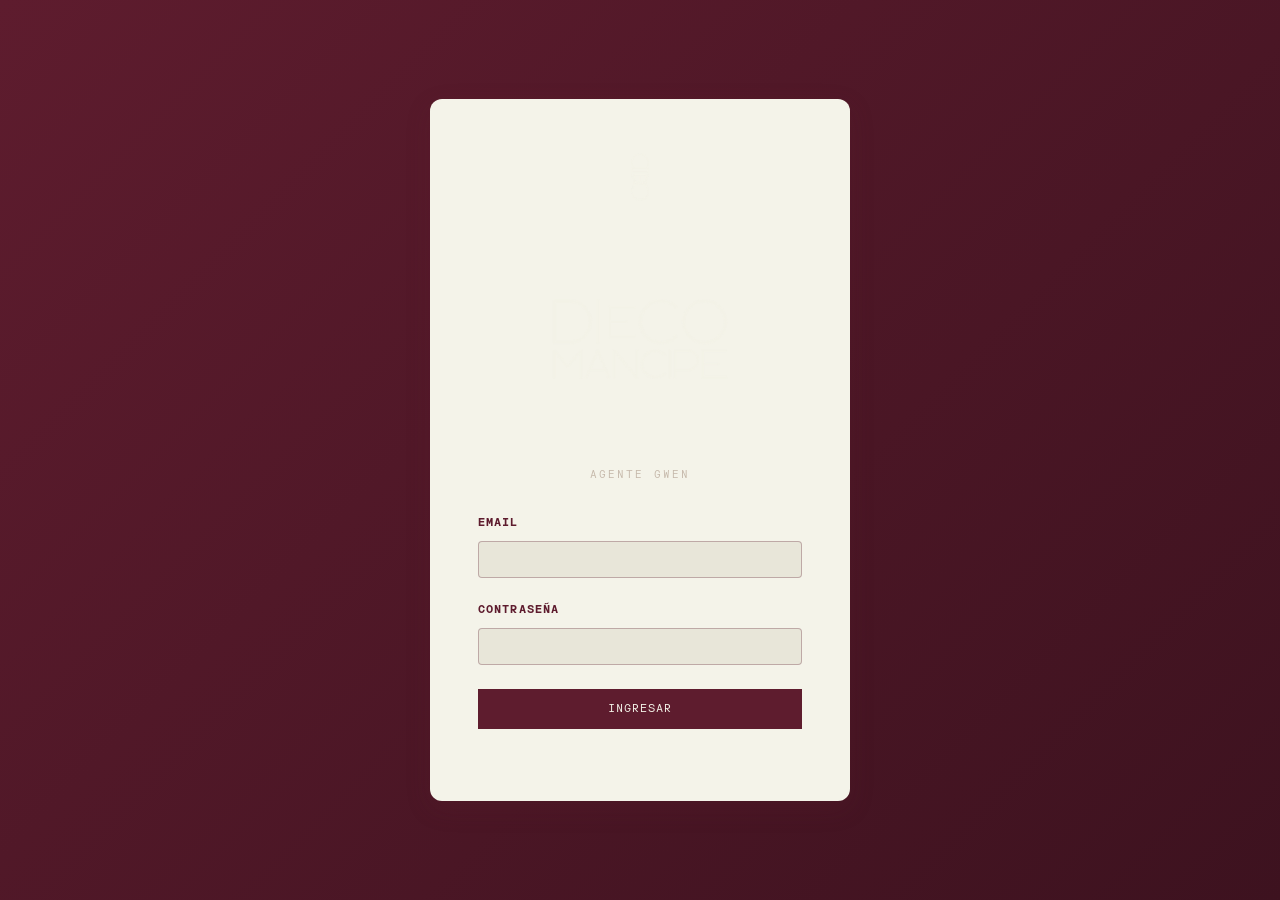
==== commit f6465a75: "Login screen: agregar isotipo arriba del logo - Isotipo claro (60px) arriba del logo crema - Espacia" ====
--- a/public/index.html
+++ b/public/index.html
@@ -4,6 +4,7 @@
     <meta charset="UTF-8">
     <meta name="viewport" content="width=device-width, initial-scale=1.0, maximum-scale=1.0, minimum-scale=1.0, user-scalable=no">
     <title>Agente Gwen | Dieco Mancipe</title>
+    <link rel="icon" type="image/png" href="img/isotipo-claro.png">
     <link rel="preconnect" href="https://fonts.googleapis.com">
     <link rel="preconnect" href="https://fonts.gstatic.com" crossorigin>
     <link href="https://fonts.googleapis.com/css2?family=Cormorant+Garamond:ital,wght@0,300;0,400;0,500;1,400&family=Space+Mono:wght@300;400;700&display=swap" rel="stylesheet">
@@ -14,6 +15,7 @@
     <div id="login-screen" class="login-screen">
         <div class="login-container">
             <div class="login-header">
+                <img src="img/isotipo-claro.png" alt="" class="login-isotipo">
                 <img src="img/logo-crema.png" alt="Dieco Mancipe" class="logo-img logo-crema">
                 <div class="subtitle">Agente Gwen</div>
             </div>
@@ -107,7 +109,10 @@
             <section id="section-dashboard" class="section active">
                 <div class="section-header">
                     <div class="section-tag">Vista General</div>
-                    <h1>Dashboard Financiero</h1>
+                    <div class="section-title-row">
+                        <h1>Dashboard Financiero</h1>
+                        <img src="img/isotipo-vinotinto.png" alt="Dieco Mancipe" class="section-isotipo">
+                    </div>
                 </div>
 
                 <div class="metrics-grid">
@@ -156,7 +161,10 @@
             <section id="section-clientes" class="section">
                 <div class="section-header">
                     <div class="section-tag">Gestión</div>
-                    <h1>Clientes</h1>
+                    <div class="section-title-row">
+                        <h1>Clientes</h1>
+                        <img src="img/isotipo-vinotinto.png" alt="Dieco Mancipe" class="section-isotipo">
+                    </div>
                 </div>
 
                 <div class="content-grid">
@@ -193,7 +201,10 @@
             <section id="section-ingresos" class="section">
                 <div class="section-header">
                     <div class="section-tag">Nuevo Registro</div>
-                    <h1>Registrar Ingreso</h1>
+                    <div class="section-title-row">
+                        <h1>Registrar Ingreso</h1>
+                        <img src="img/isotipo-vinotinto.png" alt="Dieco Mancipe" class="section-isotipo">
+                    </div>
                 </div>
 
                 <form id="form-ingreso" class="form-card">
@@ -263,7 +274,10 @@
             <section id="section-gastos" class="section">
                 <div class="section-header">
                     <div class="section-tag">Nuevo Registro</div>
-                    <h1>Registrar Gasto</h1>
+                    <div class="section-title-row">
+                        <h1>Registrar Gasto</h1>
+                        <img src="img/isotipo-vinotinto.png" alt="Dieco Mancipe" class="section-isotipo">
+                    </div>
                 </div>
 
                 <form id="form-gasto" class="form-card">
@@ -337,7 +351,10 @@
             <section id="section-gestionar" class="section">
                 <div class="section-header">
                     <div class="section-tag">Administración</div>
-                    <h1>Gestionar Registros</h1>
+                    <div class="section-title-row">
+                        <h1>Gestionar Registros</h1>
+                        <img src="img/isotipo-vinotinto.png" alt="Dieco Mancipe" class="section-isotipo">
+                    </div>
                 </div>
 
                 <div class="tabs">
@@ -392,7 +409,10 @@
             <section id="section-proyectos" class="section">
                 <div class="section-header">
                     <div class="section-tag">Gestión de Proyectos</div>
-                    <h1>Proyectos</h1>
+                    <div class="section-title-row">
+                        <h1>Proyectos</h1>
+                        <img src="img/isotipo-vinotinto.png" alt="Dieco Mancipe" class="section-isotipo">
+                    </div>
                 </div>
 
                 <div class="card">
@@ -474,7 +494,10 @@
             <section id="section-deudas" class="section">
                 <div class="section-header">
                     <div class="section-tag">Gestión de Deudas</div>
-                    <h1>Deudas</h1>
+                    <div class="section-title-row">
+                        <h1>Deudas</h1>
+                        <img src="img/isotipo-vinotinto.png" alt="Dieco Mancipe" class="section-isotipo">
+                    </div>
                 </div>
 
                 <div id="lista-deudas"></div>
@@ -513,7 +536,10 @@
             <section id="section-sesiones" class="section">
                 <div class="section-header">
                     <div class="section-tag">Control de Sesiones</div>
-                    <h1>Sesiones</h1>
+                    <div class="section-title-row">
+                        <h1>Sesiones</h1>
+                        <img src="img/isotipo-vinotinto.png" alt="Dieco Mancipe" class="section-isotipo">
+                    </div>
                 </div>
 
                 <div class="card">
@@ -591,7 +617,10 @@
             <section id="section-resumen" class="section">
                 <div class="section-header">
                     <div class="section-tag">Análisis Mensual</div>
-                    <h1>Resumen Mensual</h1>
+                    <div class="section-title-row">
+                        <h1>Resumen Mensual</h1>
+                        <img src="img/isotipo-vinotinto.png" alt="Dieco Mancipe" class="section-isotipo">
+                    </div>
                 </div>
 
                 <!-- Navegación entre meses -->
@@ -636,7 +665,10 @@
             <section id="section-reportes" class="section">
                 <div class="section-header">
                     <div class="section-tag">Análisis y Reportes</div>
-                    <h1>Reportes</h1>
+                    <div class="section-title-row">
+                        <h1>Reportes</h1>
+                        <img src="img/isotipo-vinotinto.png" alt="Dieco Mancipe" class="section-isotipo">
+                    </div>
                 </div>
 
                 <div class="card">
--- a/public/styles.css
+++ b/public/styles.css
@@ -136,6 +136,14 @@
     height: auto;
     display: block;
     margin: 0 auto;
+}
+
+.login-isotipo {
+    height: 60px;
+    width: auto;
+    display: block;
+    margin: 0 auto 0.75rem;
+    opacity: 0.9;
 }
 
 .logo-crema {
@@ -440,6 +448,7 @@
 }
 
 .section-header {
+    position: relative;
     text-align: center;
     margin-bottom: 2rem;
 }
@@ -452,11 +461,30 @@
     margin-bottom: 0.5rem;
 }
 
+.section-title-row {
+    display: flex;
+    align-items: center;
+    justify-content: center;
+    gap: 1rem;
+}
+
 .section-header h1 {
     font-family: var(--font-titles);
     font-size: 2.5rem;
     font-style: italic;
     font-weight: 400;
+    margin: 0;
+}
+
+.section-isotipo {
+    position: absolute;
+    right: 0;
+    top: 50%;
+    transform: translateY(-50%);
+    height: 80px;
+    width: auto;
+    object-fit: contain;
+    opacity: 0.95;
 }
 
 /* ===== CARDS ===== */
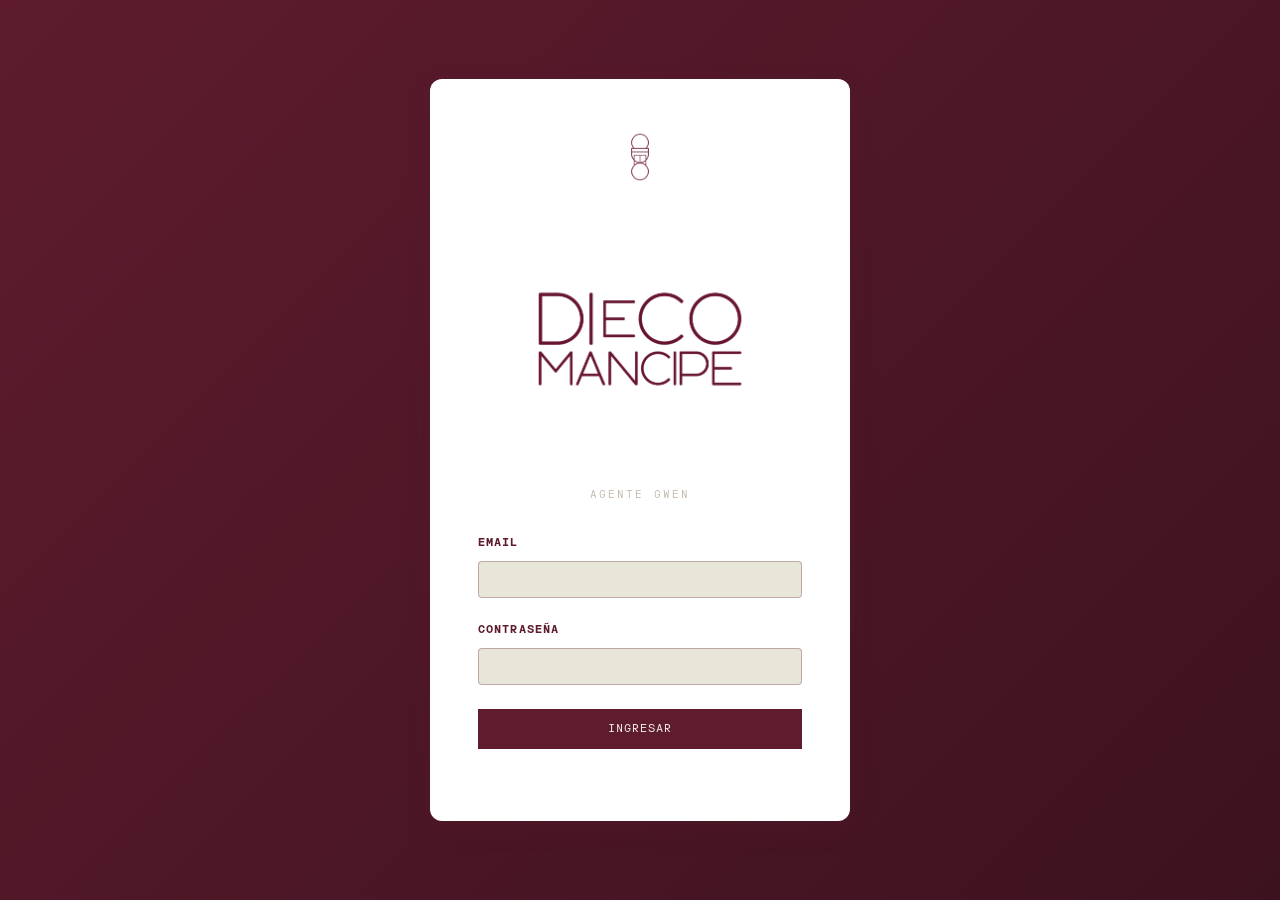
==== commit 5e6b9077: "Fix login: fondo blanco + logos vinotinto - Cambiar fondo del container a blanco - Usar isotipo y lo" ====
--- a/public/index.html
+++ b/public/index.html
@@ -15,8 +15,8 @@
     <div id="login-screen" class="login-screen">
         <div class="login-container">
             <div class="login-header">
-                <img src="img/isotipo-claro.png" alt="" class="login-isotipo">
-                <img src="img/logo-crema.png" alt="Dieco Mancipe" class="logo-img logo-crema">
+                <img src="img/isotipo-login.png" alt="" class="login-isotipo">
+                <img src="img/logo-login.png" alt="Dieco Mancipe" class="logo-img logo-login">
                 <div class="subtitle">Agente Gwen</div>
             </div>
             <form id="login-form" class="login-form">
--- a/public/styles.css
+++ b/public/styles.css
@@ -106,7 +106,7 @@
 }
 
 .login-container {
-    background: var(--color-cream);
+    background: #ffffff;
     padding: 3rem;
     border-radius: var(--radius-lg);
     box-shadow: var(--shadow-lg);
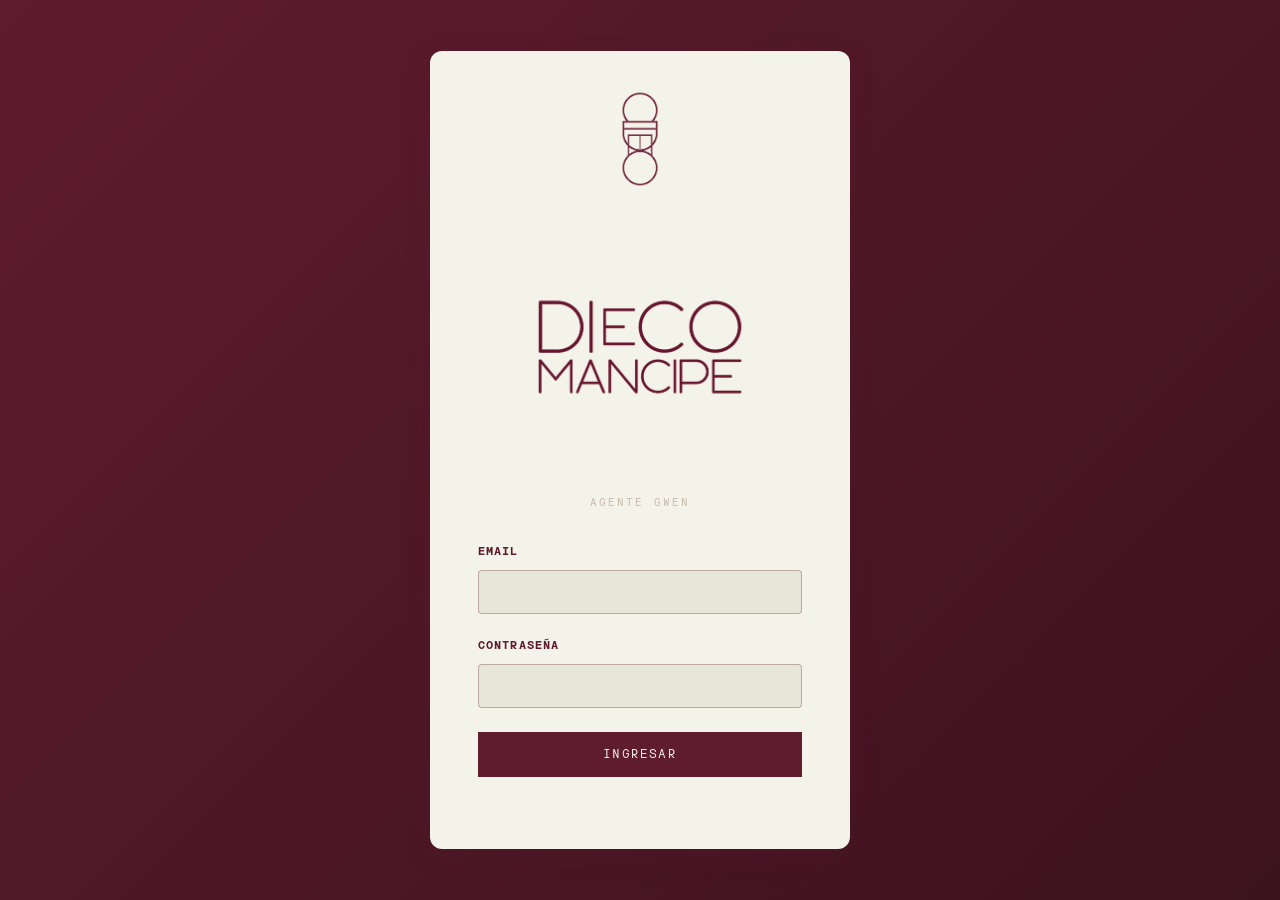
==== commit 9d4454ff: "feat: agregar sección Portafolio Musical - administración manual de proyectos del catálogo - Nueva s" ====
--- a/public/index.html
+++ b/public/index.html
@@ -68,6 +68,9 @@
                 <button class="nav-item" data-section="proyectos">
                     <span class="icon">📁</span> Proyectos
                 </button>
+                <button class="nav-item" data-section="portafolio">
+                    <span class="icon">🎵</span> Portafolio Musical
+                </button>
                 <button class="nav-item" data-section="deudas">
                     <span class="icon">💳</span> Deudas
                 </button>
@@ -490,6 +493,144 @@
                 </div>
             </section>
 
+            <!-- Portafolio Musical Section -->
+            <section id="section-portafolio" class="section">
+                <div class="section-header">
+                    <div class="section-tag">Catálogo Público</div>
+                    <div class="section-title-row">
+                        <h1>Portafolio Musical</h1>
+                        <img src="img/isotipo-vinotinto.png" alt="Dieco Mancipe" class="section-isotipo">
+                    </div>
+                </div>
+
+                <div class="card">
+                    <h3>📊 Proyectos en el Catálogo</h3>
+                    <div class="portafolio-stats" style="display:flex;gap:1.5rem;margin-bottom:1rem;flex-wrap:wrap;">
+                        <div style="background:rgba(94,28,46,0.1);padding:0.75rem 1rem;border-radius:6px;">
+                            <div style="font-size:0.75rem;color:var(--color-primary);font-weight:600;">TOTALES</div>
+                            <div style="font-size:1.5rem;font-family:'Cormorant Garamond';font-weight:700;" id="portafolio-total">0</div>
+                        </div>
+                        <div style="background:rgba(34,197,94,0.1);padding:0.75rem 1rem;border-radius:6px;">
+                            <div style="font-size:0.75rem;color:#16a34a;font-weight:600;">VISibles</div>
+                            <div style="font-size:1.5rem;font-family:'Cormorant Garamond';font-weight:700;" id="portafolio-visibles">0</div>
+                        </div>
+                        <div style="background:rgba(239,68,68,0.1);padding:0.75rem 1rem;border-radius:6px;">
+                            <div style="font-size:0.75rem;color:#dc2626;font-weight:600;">OCULTOS</div>
+                            <div style="font-size:1.5rem;font-family:'Cormorant Garamond';font-weight:700;" id="portafolio-ocultos">0</div>
+                        </div>
+                    </div>
+                </div>
+
+                <div class="card" style="margin-top:1.5rem;">
+                    <h3>🎵 Proyectos Registrados</h3>
+                    <div class="filtros-container" style="display:flex;gap:0.75rem;margin-bottom:1rem;flex-wrap:wrap;">
+                        <div style="flex:1;min-width:150px;">
+                            <input type="text" id="buscador-portafolio" placeholder="🔍 Buscar por título o artista..."
+                                style="width:100%;padding:0.5rem;border:1px solid rgba(94,28,46,0.3);border-radius:4px;font-size:0.85rem;">
+                        </div>
+                        <div>
+                            <select id="filtro-estado-portafolio" onchange="cargarPortafolio()"
+                                style="padding:0.5rem;border:1px solid rgba(94,28,46,0.3);border-radius:4px;font-size:0.85rem;">
+                                <option value="todos">Todos los estados</option>
+                                <option value="visibles">Solo visibles</option>
+                                <option value="ocultos">Solo ocultos</option>
+                            </select>
+                        </div>
+                    </div>
+                    <div id="lista-portafolio"></div>
+                </div>
+
+                <div class="card" style="margin-top: 2rem;">
+                    <h3>➕ Nuevo Proyecto Musical</h3>
+                    <form id="form-portafolio" class="form-card">
+                        <div class="form-row">
+                            <div class="form-group">
+                                <label for="portafolio-titulo">Título del Proyecto *</label>
+                                <input type="text" id="portafolio-titulo" required placeholder="Ej: La Chisma - DMB">
+                            </div>
+                        </div>
+
+                        <div class="form-row">
+                            <div class="form-group">
+                                <label for="portafolio-artista">Artista / Agrupación *</label>
+                                <input type="text" id="portafolio-artista" required placeholder="Ej: DMB">
+                            </div>
+                            <div class="form-group">
+                                <label for="portafolio-genero">Género</label>
+                                <input type="text" id="portafolio-genero" placeholder="Ej: Rock, Pop, Urbano">
+                            </div>
+                        </div>
+
+                        <div class="form-row">
+                            <div class="form-group">
+                                <label for="portafolio-anio">Año de lanzamiento</label>
+                                <input type="number" id="portafolio-anio" min="1900" max="2100" placeholder="Ej: 2025">
+                            </div>
+                            <div class="form-group">
+                                <label for="portafolio-orden">Orden de visualización</label>
+                                <input type="number" id="portafolio-orden" min="0" value="0" placeholder="Menor = más arriba">
+                            </div>
+                        </div>
+
+                        <div class="form-group">
+                            <label for="portafolio-servicios">Servicios prestados *</label>
+                            <div style="display:grid;grid-template-columns:repeat(auto-fit,minmax:150px,1fr);gap:0.5rem;margin-top:0.5rem;">
+                                <label style="display:flex;align-items:center;gap:0.5rem;font-weight:400;">
+                                    <input type="checkbox" name="portafolio-servicio" value="Producción"> Producción
+                                </label>
+                                <label style="display:flex;align-items:center;gap:0.5rem;font-weight:400;">
+                                    <input type="checkbox" name="portafolio-servicio" value="Grabación"> Grabación
+                                </label>
+                                <label style="display:flex;align-items:center;gap:0.5rem;font-weight:400;">
+                                    <input type="checkbox" name="portafolio-servicio" value="Mezcla"> Mezcla
+                                </label>
+                                <label style="display:flex;align-items:center;gap:0.5rem;font-weight:400;">
+                                    <input type="checkbox" name="portafolio-servicio" value="Masterización"> Masterización
+                                </label>
+                                <label style="display:flex;align-items:center;gap:0.5rem;font-weight:400;">
+                                    <input type="checkbox" name="portafolio-servicio" value="Ingeniero de Grabación"> Ingeniero de Grabación
+                                </label>
+                            </div>
+                        </div>
+
+                        <div class="form-row">
+                            <div class="form-group">
+                                <label for="portafolio-spotify">Spotify Track ID (opcional)</label>
+                                <input type="text" id="portafolio-spotify" placeholder="Ej: 4cOdK2wGLETKBW3PvgPWqT">
+                                <small style="display:block;margin-top:0.25rem;color:var(--color-taupe);font-size:0.75rem;">
+                                    El ID es lo que va después de /track/ en la URL de Spotify
+                                </small>
+                            </div>
+                            <div class="form-group">
+                                <label for="portafolio-cover-art">Carátula (URL o nombre de archivo)</label>
+                                <input type="text" id="portafolio-cover-art" placeholder="Ej: mi-caratula.jpg">
+                                <small style="display:block;margin-top:0.25rem;color:var(--color-taupe);font-size:0.75rem;">
+                                    Subí la imagen a la carpeta cover-arts y poné el nombre aquí
+                                </small>
+                            </div>
+                        </div>
+
+                        <div class="form-group">
+                            <label for="portafolio-notas">Notas adicionales</label>
+                            <textarea id="portafolio-notas" rows="3" placeholder="Detalles adicionales del proyecto..."></textarea>
+                        </div>
+
+                        <div class="form-group">
+                            <label style="display:flex;align-items:center;gap:0.5rem;font-weight:600;">
+                                <input type="checkbox" id="portafolio-activo" checked>
+                                Mostrar en el catálogo público
+                            </label>
+                            <small style="display:block;margin-top:0.25rem;color:var(--color-taupe);font-size:0.75rem;">
+                                Desmarcá esta opción si querés guardar el proyecto pero no mostrarlo aún
+                            </small>
+                        </div>
+
+                        <button type="submit" class="btn-primary btn-full">Guardar Proyecto Musical</button>
+                        <div id="portafolio-success" class="success-message"></div>
+                    </form>
+                </div>
+            </section>
+
             <!-- Deudas Section -->
             <section id="section-deudas" class="section">
                 <div class="section-header">
@@ -703,7 +844,7 @@
         </div>
     </div>
 
-    <script src="pdf-generator.js?v=20260506"></script>
-    <script type="module" src="app.js?v=20260506"></script>
+    <script src="pdf-generator.js?v=20260604"></script>
+    <script type="module" src="app.js?v=20260604"></script>
 </body>
 </html>
--- a/public/styles.css
+++ b/public/styles.css
@@ -106,7 +106,7 @@
 }
 
 .login-container {
-    background: #ffffff;
+    background: var(--color-cream);
     padding: 3rem;
     border-radius: var(--radius-lg);
     box-shadow: var(--shadow-lg);
@@ -139,10 +139,10 @@
 }
 
 .login-isotipo {
-    height: 60px;
+    height: 120px;
     width: auto;
     display: block;
-    margin: 0 auto 0.75rem;
+    margin: -20px auto 0.5rem;
     opacity: 0.9;
 }
 
@@ -1129,16 +1129,216 @@
     .movimiento-detail {
         font-size: 0.65rem;
     }
-}
+
+    /* Isotipo en section headers - mobile (izquierda para no chocar con menu) */
+    .section-isotipo {
+        height: 50px;
+        left: 5px;
+        right: auto;
+    }
+
+    /* Isotipo en login - mobile */
+    .login-isotipo {
+        height: 80px;
+        margin: -15px auto 0.5rem;
+    }
+
+    /* Touch targets mas grandes para movil */
+    .btn-primary,
+    .btn-secondary,
+    .btn-delete,
+    .nav-item,
+    .tab-btn {
+        min-height: 44px;
+    }
+
+    /* Mejor espaciado para elementos interactivos */
+    .cliente-item,
+    .deuda-item {
+        touch-action: manipulation;
+    }
+
+    /* Inputs y selects - mejor tactil */
+    .form-group input,
+    .form-group select,
+    .form-group textarea {
+        min-height: 44px;
+    }
+}
+
+/* Mobile landscape - optimización específica */
+@media (max-width: 768px) and (orientation: landscape) {
+    .main-content {
+        padding: 0.75rem;
+        padding-top: 0.5rem;
+    }
+
+    .section-header {
+        margin-bottom: 1rem;
+    }
 
     .section-header h1 {
-        font-size: 1.8rem;
+        font-size: 1.4rem;
+    }
+
+    .section-isotipo {
+        height: 40px;
+        left: 5px;
+        right: auto;
+    }
+
+    .card,
+    .form-card {
+        padding: 0.75rem;
+        margin-bottom: 0.75rem;
+    }
+
+    .card h3 {
+        font-size: 1rem;
+        margin-bottom: 0.5rem;
+    }
+
+    .metrics-grid {
+        gap: 0.5rem;
+        margin-bottom: 0.75rem;
+    }
+
+    .metric-card {
+        padding: 0.5rem;
+    }
+
+    .metric-label {
+        font-size: 0.5rem;
+    }
+
+    .metric-value {
+        font-size: 1.1rem;
+    }
+
+    .data-table th,
+    .data-table td {
+        padding: 0.3rem 0.4rem;
+    }
+
+    .form-group {
+        margin-bottom: 0.75rem;
+    }
+
+    .form-group label {
+        font-size: 0.55rem;
+    }
+
+    .form-group input,
+    .form-group select,
+    .form-group textarea {
+        font-size: 0.7rem;
+        padding: 0.4rem 0.5rem;
+    }
+
+    .btn-primary,
+    .btn-secondary {
+        font-size: 0.55rem;
+        padding: 0.5rem 0.65rem;
+    }
+
+    .login-isotipo {
+        height: 60px;
+        margin: -10px auto 0.5rem;
+    }
+
+    .login-container {
+        padding: 1.5rem 1rem;
+    }
+
+    /* Sidebar en landscape - mas compacto */
+    .sidebar {
+        max-width: 240px;
+    }
+
+    .nav-item {
+        font-size: 0.65rem;
+        padding: 0.6rem 0.75rem;
+    }
+
+    /* Tablas en landscape - scroll optimizado */
+    .data-table {
+        font-size: 0.7rem;
+    }
+
+    .data-table th,
+    .data-table td {
+        padding: 0.25rem 0.4rem;
+    }
+}
+
+/* Mobile pequeño (iPhone SE, etc) */
+@media (max-width: 375px) {
+    .login-container {
+        padding: 1.5rem 1rem;
+    }
+
+    .logo {
+        font-size: 1.3rem;
+    }
+
+    .section-header h1 {
+        font-size: 1.5rem;
     }
 
     .section-tag {
         font-size: 0.6rem;
     }
 
+    .section-isotipo {
+        height: 35px;
+        left: 5px;
+        right: auto;
+    }
+
+    .login-isotipo {
+        height: 50px;
+        margin: -8px auto 0.5rem;
+    }
+
+    /* Elementos mas compactos para pantallas pequenas */
+    .sidebar {
+        max-width: 220px;
+    }
+
+    .nav-item {
+        font-size: 0.6rem;
+        padding: 0.5rem 0.6rem;
+    }
+
+    .metrics-grid {
+        gap: 0.5rem;
+    }
+
+    .metric-card {
+        padding: 0.5rem;
+    }
+
+    .metric-value {
+        font-size: 1.2rem;
+    }
+
+    .card h3 {
+        font-size: 1rem;
+    }
+
+    .deuda-header h4 {
+        font-size: 0.95rem;
+    }
+
+    .cliente-header h4 {
+        font-size: 1rem;
+    }
+
+    .cliente-codigo {
+        font-size: 0.75rem;
+        min-width: 60px;
+        padding: 0.2rem 0.4rem;
+    }
     /* Cards */
     .card,
     .form-card {
@@ -1270,35 +1470,6 @@
     /* Progress bar */
     .progress-bar {
         height: 8px;
-    }
-}
-
-/* Mobile pequeño (iPhone SE, etc) */
-@media (max-width: 375px) {
-    .login-container {
-        padding: 1.5rem 1rem;
-    }
-
-    .logo {
-        font-size: 1.3rem;
-    }
-
-    .section-header h1 {
-        font-size: 1.5rem;
-    }
-
-    .nav-item {
-        font-size: 0.6rem;
-        padding: 0.5rem;
-    }
-
-    .metric-value {
-        font-size: 1.3rem;
-    }
-
-    .card,
-    .form-card {
-        padding: 1rem;
     }
 }
 
